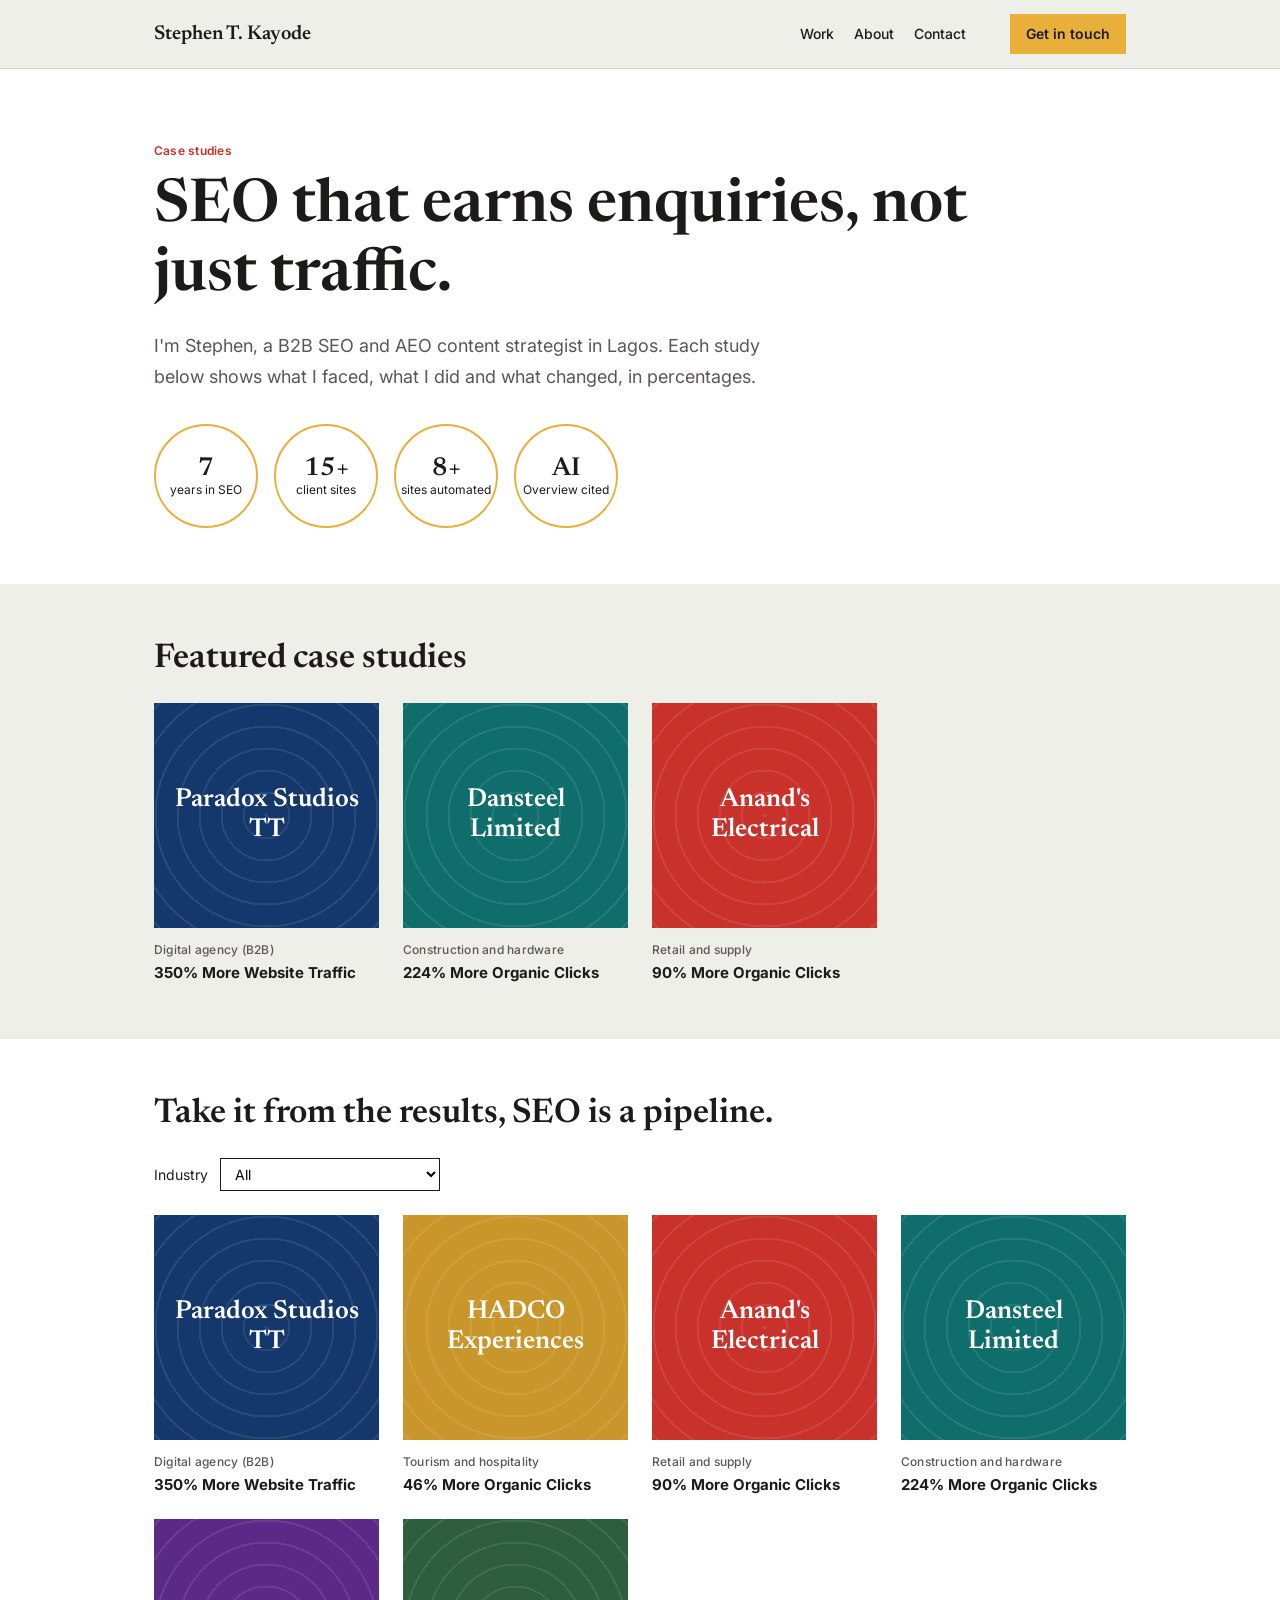
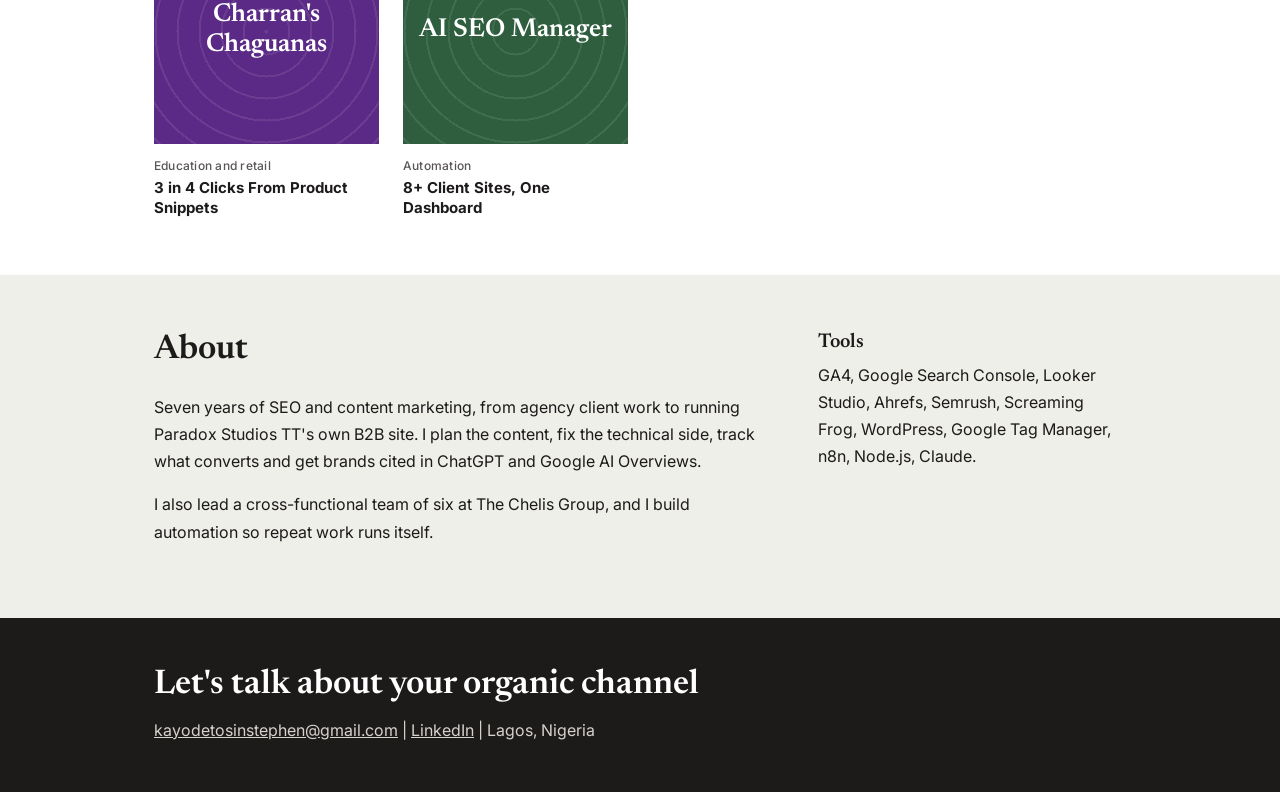
==== index.html @ 382fdbb1 "Add files via upload portfolio" ====
<!DOCTYPE html><html lang="en"><head><meta charset="utf-8"><meta name="viewport" content="width=device-width, initial-scale=1"><title>Stephen T. Kayode | B2B SEO and AEO Content Strategist</title><meta name="description" content="SEO case studies: organic growth, AI search citations and automation, by Stephen T. Kayode in Lagos."><link href="https://fonts.googleapis.com/css2?family=Newsreader:opsz,wght@6..72,400;6..72,600&family=Inter:wght@400;500;600&display=swap" rel="stylesheet"><style>:root{--ink:#1D1A1A;--mute:#5B5656;--band:#EFEFEA;--line:#D9D6CF;--gold:#E8B03A;--red:#C8322B}
*{box-sizing:border-box}html{scroll-behavior:smooth}
body{margin:0;color:var(--ink);background:#fff;font:400 16px/1.7 Inter,system-ui,sans-serif}
h1,h2,h3{font-family:Newsreader,Georgia,serif;font-weight:600;line-height:1.15;margin:0}
a{color:inherit}a:focus-visible,select:focus-visible{outline:3px solid var(--red);outline-offset:3px}
.w{max-width:1020px;margin:0 auto;padding:0 24px}
header{border-bottom:1px solid var(--line);background:var(--band)}
header .w{display:flex;align-items:center;gap:24px;padding-top:14px;padding-bottom:14px;flex-wrap:wrap}
.b{font:600 20px Newsreader,serif;text-decoration:none;margin-right:auto}
nav a{margin-right:20px;text-decoration:none;font-size:14px;font-weight:500}
.cta{background:var(--gold);padding:8px 16px;text-decoration:none;font-weight:600;font-size:14px}
small{display:block;font-size:12px;color:var(--red);font-weight:600;letter-spacing:.02em}
.hero{padding:72px 24px 56px}.hero h1{font-size:clamp(36px,6vw,60px);max-width:14em;margin:12px 0 20px}
.hero p{max-width:36em;color:var(--mute);font-size:18px}
.badges{display:flex;flex-wrap:wrap;gap:16px;margin-top:32px}
.badges span{width:104px;height:104px;border:2px solid var(--gold);border-radius:50%;display:grid;place-content:center;text-align:center;font-size:12px;line-height:1.3}
.badges b{font:600 26px Newsreader,serif;display:block}
section{padding:56px 0}.band{background:var(--band)}
h2{font-size:clamp(26px,3.6vw,34px);margin:0 0 24px}
.grid{display:grid;grid-template-columns:repeat(auto-fill,minmax(220px,1fr));gap:24px}
.card{text-decoration:none}
.tile{aspect-ratio:1;background:var(--c) repeating-radial-gradient(circle at 50% 50%,rgba(255,255,255,.09) 0 2px,transparent 2px 22px);color:#fff;display:grid;place-items:center;text-align:center;padding:16px;font:600 26px/1.15 Newsreader,serif;margin-bottom:12px}
.card small{color:var(--mute);font-weight:500}.card strong{display:block;font-size:15px;line-height:1.35;margin-top:2px}
.card:hover strong{text-decoration:underline}
label{font-size:14px;display:block;margin-bottom:24px}select{font:inherit;padding:6px 10px;margin-left:8px;border:1px solid var(--ink);background:#fff}
.two{display:grid;grid-template-columns:2fr 1fr;gap:48px}.two p{margin:0 0 16px}.two h3{font-size:20px;margin-bottom:8px}
.art{padding-top:40px;padding-bottom:64px;max-width:760px}
.back{font-size:14px}.art small{margin-top:32px;color:var(--red)}
.art h1{font-size:clamp(32px,5vw,48px);margin:8px 0 16px}.lead{font-size:19px;color:var(--mute)}
.art h2{margin:40px 0 12px;font-size:28px}.art ul,.art ol{padding-left:22px}.art li{margin-bottom:8px}
.stats{display:grid;grid-template-columns:repeat(auto-fit,minmax(150px,1fr));gap:0;margin:32px 0;border:1px solid var(--line);background:var(--band)}
.stats div{padding:20px;border-right:1px solid var(--line)}.stats div:last-child{border:0}
.stats b{display:block;font:600 40px/1 Newsreader,serif;color:var(--red);margin-bottom:6px}.stats span{font-size:13px;line-height:1.4;display:block}
.note{font-size:14px;color:var(--mute);border-left:3px solid var(--gold);padding-left:12px}
figure{margin:32px 0}figure img{width:100%;height:auto;border:1px solid var(--line)}figcaption{font-size:13px;color:var(--mute);margin-top:8px}
.next{display:block;margin-top:56px;padding:20px;background:var(--band);text-decoration:none}.next strong{font:600 22px Newsreader,serif}
footer{background:var(--ink);color:#fff;padding:48px 0}footer h2{margin-bottom:12px}footer p{margin:0;color:#D6D2CC}
@media(max-width:720px){.two{grid-template-columns:1fr;gap:24px}.stats div{border-right:0;border-bottom:1px solid var(--line)}}
@media(prefers-reduced-motion:reduce){html{scroll-behavior:auto}}
</style></head><body><header><div class="w"><a class="b" href="index.html">Stephen T. Kayode</a><nav><a href="index.html#work">Work</a><a href="index.html#about">About</a><a href="#contact">Contact</a></nav><a class="cta" href="mailto:kayodetosinstephen@gmail.com">Get in touch</a></div></header><main><div class="w hero"><small>Case studies</small><h1>SEO that earns enquiries, not just traffic.</h1><p>I'm Stephen, a B2B SEO and AEO content strategist in Lagos. Each study below shows what I faced, what I did and what changed, in percentages.</p>
<div class="badges"><span><b>7</b>years in SEO</span><span><b>15+</b>client sites</span><span><b>8+</b>sites automated</span><span><b>AI</b>Overview cited</span></div></div>
<section class="band"><div class="w"><h2>Featured case studies</h2><div class="grid"><a class="card" href="work/paradox-studios.html" data-i="Digital agency (B2B)"><div class="tile" style="--c:#14386B">Paradox Studios TT</div><small>Digital agency (B2B)</small><strong>350% More Website Traffic</strong></a><a class="card" href="work/dansteel.html" data-i="Construction and hardware"><div class="tile" style="--c:#0F6E6B">Dansteel Limited</div><small>Construction and hardware</small><strong>224% More Organic Clicks</strong></a><a class="card" href="work/anands-electrical.html" data-i="Retail and supply"><div class="tile" style="--c:#C8322B">Anand's Electrical</div><small>Retail and supply</small><strong>90% More Organic Clicks</strong></a></div></div></section>
<section id="work"><div class="w"><h2>Take it from the results, SEO is a pipeline.</h2><label>Industry <select id="f"><option value="">All</option><option>Automation</option><option>Construction and hardware</option><option>Digital agency (B2B)</option><option>Education and retail</option><option>Retail and supply</option><option>Tourism and hospitality</option></select></label><div class="grid" id="g"><a class="card" href="work/paradox-studios.html" data-i="Digital agency (B2B)"><div class="tile" style="--c:#14386B">Paradox Studios TT</div><small>Digital agency (B2B)</small><strong>350% More Website Traffic</strong></a><a class="card" href="work/hadco-experiences.html" data-i="Tourism and hospitality"><div class="tile" style="--c:#C9962B">HADCO Experiences</div><small>Tourism and hospitality</small><strong>46% More Organic Clicks</strong></a><a class="card" href="work/anands-electrical.html" data-i="Retail and supply"><div class="tile" style="--c:#C8322B">Anand's Electrical</div><small>Retail and supply</small><strong>90% More Organic Clicks</strong></a><a class="card" href="work/dansteel.html" data-i="Construction and hardware"><div class="tile" style="--c:#0F6E6B">Dansteel Limited</div><small>Construction and hardware</small><strong>224% More Organic Clicks</strong></a><a class="card" href="work/charrans-chaguanas.html" data-i="Education and retail"><div class="tile" style="--c:#5B2A86">Charran's Chaguanas</div><small>Education and retail</small><strong>3 in 4 Clicks From Product Snippets</strong></a><a class="card" href="work/ai-seo-manager.html" data-i="Automation"><div class="tile" style="--c:#2E5E3E">AI SEO Manager</div><small>Automation</small><strong>8+ Client Sites, One Dashboard</strong></a></div></div></section>
<section class="band" id="about"><div class="w two"><div><h2>About</h2><p>Seven years of SEO and content marketing, from agency client work to running Paradox Studios TT's own B2B site. I plan the content, fix the technical side, track what converts and get brands cited in ChatGPT and Google AI Overviews.</p><p>I also lead a cross-functional team of six at The Chelis Group, and I build automation so repeat work runs itself.</p></div><div><h3>Tools</h3><p>GA4, Google Search Console, Looker Studio, Ahrefs, Semrush, Screaming Frog, WordPress, Google Tag Manager, n8n, Node.js, Claude.</p></div></div></section></main>
<script>var f=document.getElementById('f');f.onchange=function(){document.querySelectorAll('#g .card').forEach(function(c){c.style.display=!f.value||c.dataset.i==f.value?'':'none'})}</script><footer id="contact"><div class="w"><h2>Let's talk about your organic channel</h2><p><a href="mailto:kayodetosinstephen@gmail.com">kayodetosinstephen@gmail.com</a> | <a href="https://www.linkedin.com/in/kayode-tosin-661a2880/">LinkedIn</a> | Lagos, Nigeria</p></div></footer></body></html>
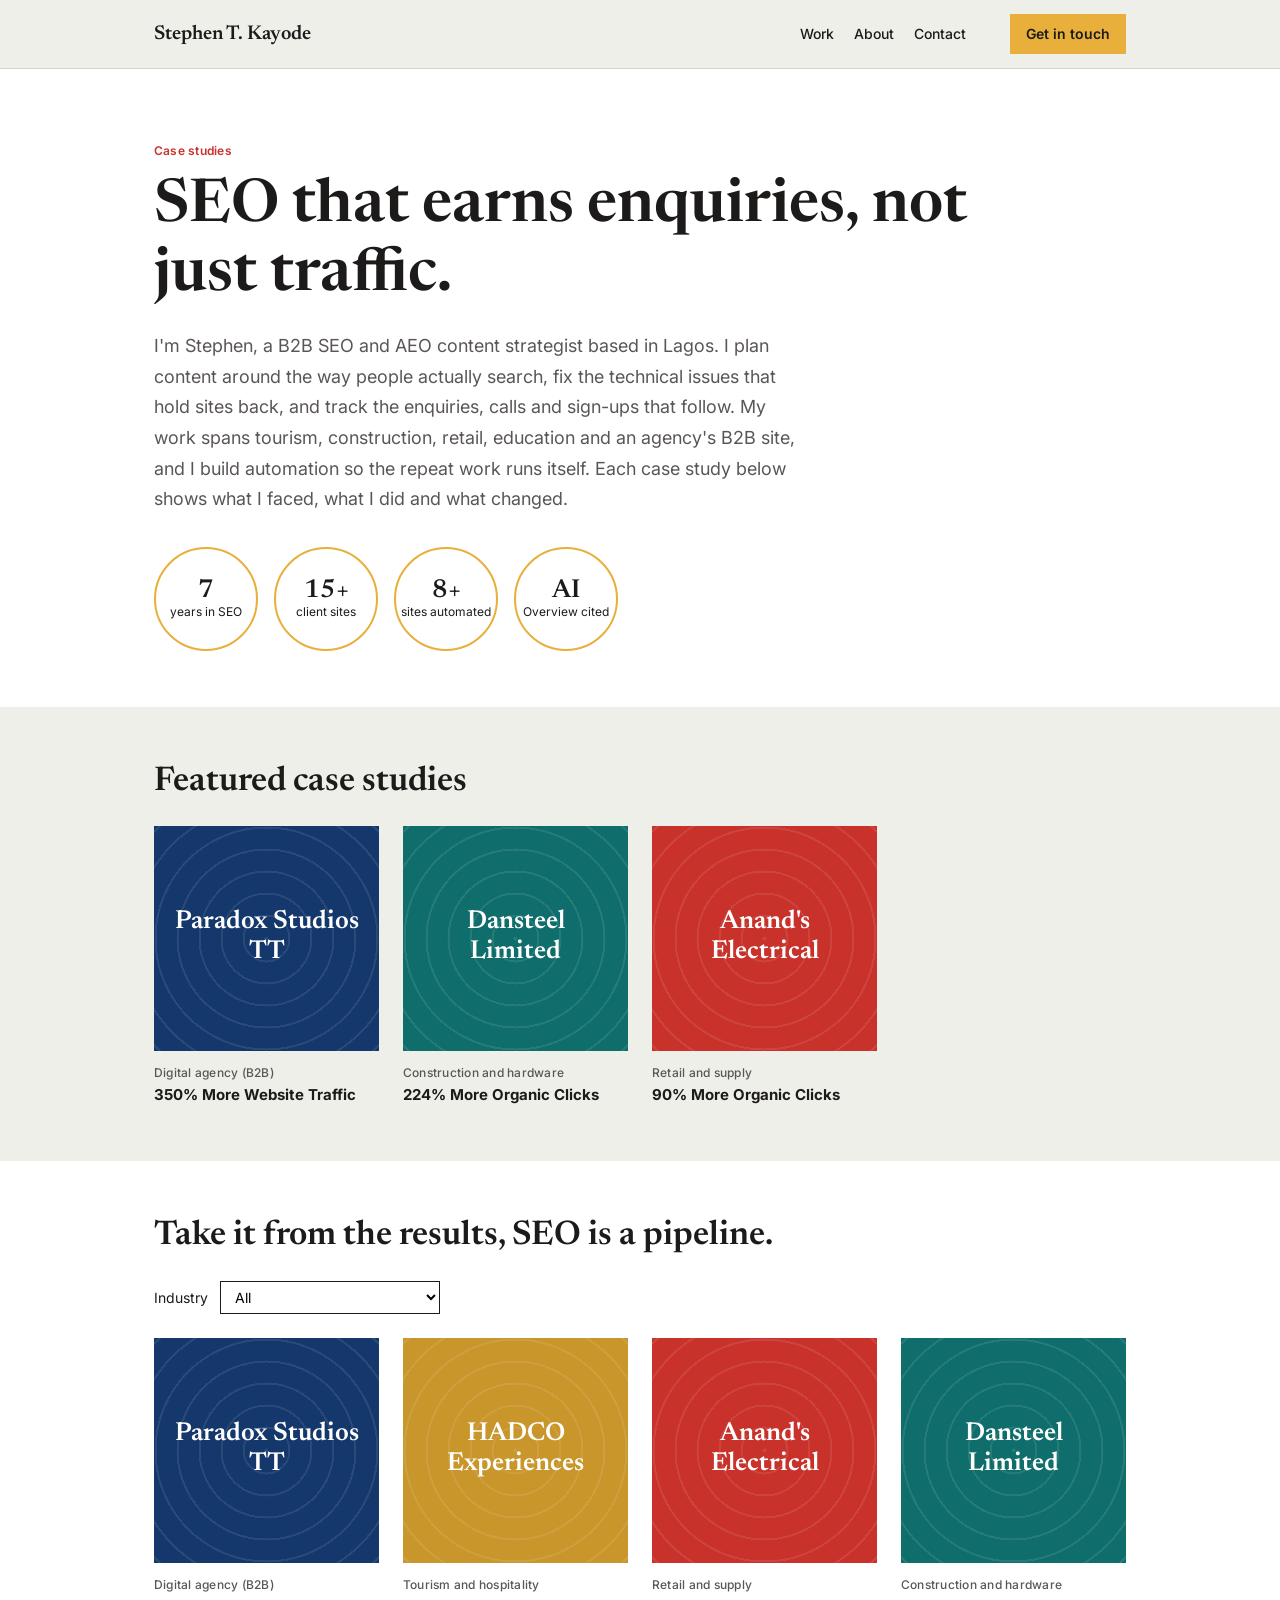
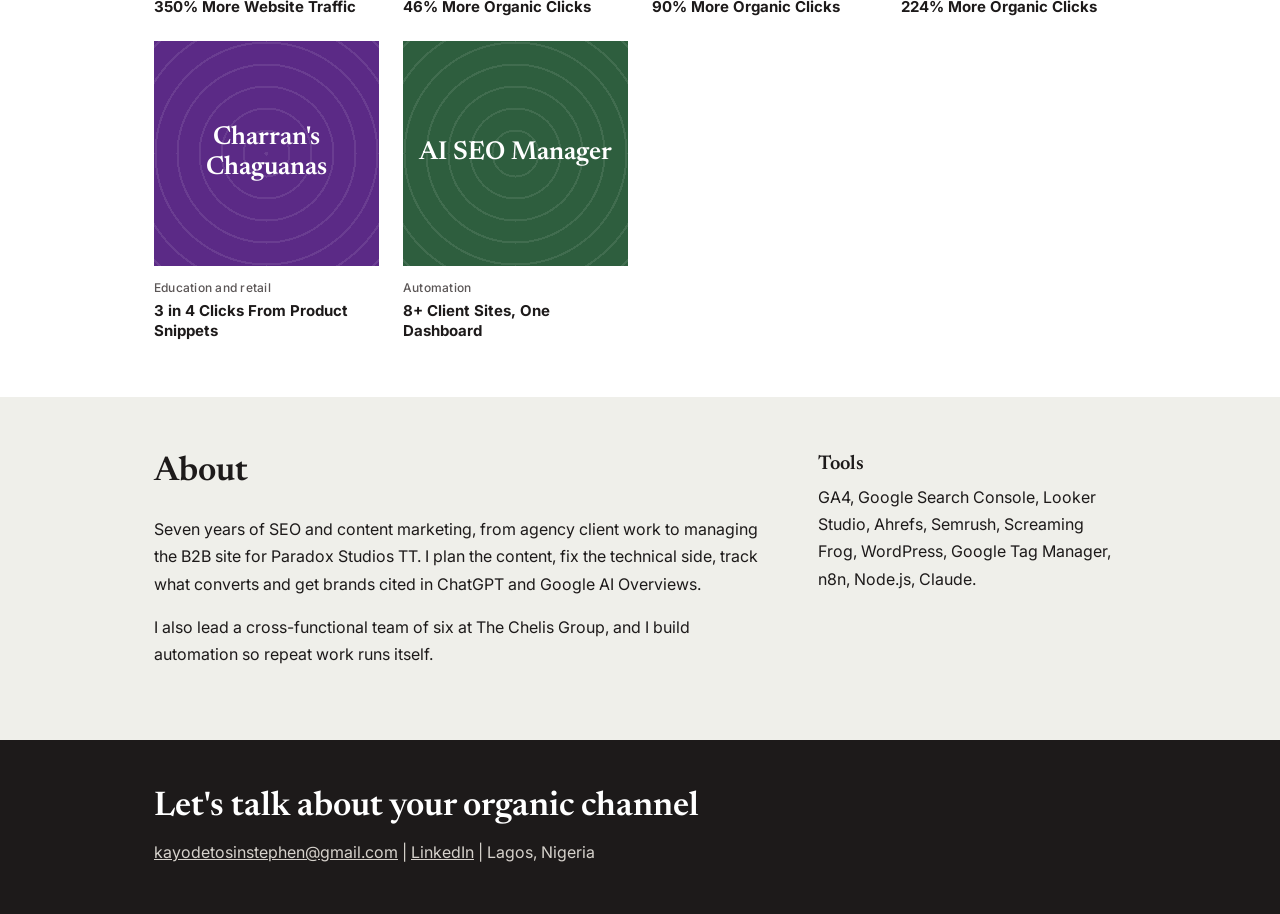
==== commit 2727351a: "Add files via upload" ====
--- a/index.html
+++ b/index.html
@@ -37,9 +37,9 @@
 footer{background:var(--ink);color:#fff;padding:48px 0}footer h2{margin-bottom:12px}footer p{margin:0;color:#D6D2CC}
 @media(max-width:720px){.two{grid-template-columns:1fr;gap:24px}.stats div{border-right:0;border-bottom:1px solid var(--line)}}
 @media(prefers-reduced-motion:reduce){html{scroll-behavior:auto}}
-</style></head><body><header><div class="w"><a class="b" href="index.html">Stephen T. Kayode</a><nav><a href="index.html#work">Work</a><a href="index.html#about">About</a><a href="#contact">Contact</a></nav><a class="cta" href="mailto:kayodetosinstephen@gmail.com">Get in touch</a></div></header><main><div class="w hero"><small>Case studies</small><h1>SEO that earns enquiries, not just traffic.</h1><p>I'm Stephen, a B2B SEO and AEO content strategist in Lagos. Each study below shows what I faced, what I did and what changed, in percentages.</p>
+</style></head><body><header><div class="w"><a class="b" href="index.html">Stephen T. Kayode</a><nav><a href="index.html#work">Work</a><a href="index.html#about">About</a><a href="#contact">Contact</a></nav><a class="cta" href="mailto:kayodetosinstephen@gmail.com">Get in touch</a></div></header><main><div class="w hero"><small>Case studies</small><h1>SEO that earns enquiries, not just traffic.</h1><p>I'm Stephen, a B2B SEO and AEO content strategist based in Lagos. I plan content around the way people actually search, fix the technical issues that hold sites back, and track the enquiries, calls and sign-ups that follow. My work spans tourism, construction, retail, education and an agency's B2B site, and I build automation so the repeat work runs itself. Each case study below shows what I faced, what I did and what changed.</p>
 <div class="badges"><span><b>7</b>years in SEO</span><span><b>15+</b>client sites</span><span><b>8+</b>sites automated</span><span><b>AI</b>Overview cited</span></div></div>
 <section class="band"><div class="w"><h2>Featured case studies</h2><div class="grid"><a class="card" href="work/paradox-studios.html" data-i="Digital agency (B2B)"><div class="tile" style="--c:#14386B">Paradox Studios TT</div><small>Digital agency (B2B)</small><strong>350% More Website Traffic</strong></a><a class="card" href="work/dansteel.html" data-i="Construction and hardware"><div class="tile" style="--c:#0F6E6B">Dansteel Limited</div><small>Construction and hardware</small><strong>224% More Organic Clicks</strong></a><a class="card" href="work/anands-electrical.html" data-i="Retail and supply"><div class="tile" style="--c:#C8322B">Anand's Electrical</div><small>Retail and supply</small><strong>90% More Organic Clicks</strong></a></div></div></section>
 <section id="work"><div class="w"><h2>Take it from the results, SEO is a pipeline.</h2><label>Industry <select id="f"><option value="">All</option><option>Automation</option><option>Construction and hardware</option><option>Digital agency (B2B)</option><option>Education and retail</option><option>Retail and supply</option><option>Tourism and hospitality</option></select></label><div class="grid" id="g"><a class="card" href="work/paradox-studios.html" data-i="Digital agency (B2B)"><div class="tile" style="--c:#14386B">Paradox Studios TT</div><small>Digital agency (B2B)</small><strong>350% More Website Traffic</strong></a><a class="card" href="work/hadco-experiences.html" data-i="Tourism and hospitality"><div class="tile" style="--c:#C9962B">HADCO Experiences</div><small>Tourism and hospitality</small><strong>46% More Organic Clicks</strong></a><a class="card" href="work/anands-electrical.html" data-i="Retail and supply"><div class="tile" style="--c:#C8322B">Anand's Electrical</div><small>Retail and supply</small><strong>90% More Organic Clicks</strong></a><a class="card" href="work/dansteel.html" data-i="Construction and hardware"><div class="tile" style="--c:#0F6E6B">Dansteel Limited</div><small>Construction and hardware</small><strong>224% More Organic Clicks</strong></a><a class="card" href="work/charrans-chaguanas.html" data-i="Education and retail"><div class="tile" style="--c:#5B2A86">Charran's Chaguanas</div><small>Education and retail</small><strong>3 in 4 Clicks From Product Snippets</strong></a><a class="card" href="work/ai-seo-manager.html" data-i="Automation"><div class="tile" style="--c:#2E5E3E">AI SEO Manager</div><small>Automation</small><strong>8+ Client Sites, One Dashboard</strong></a></div></div></section>
-<section class="band" id="about"><div class="w two"><div><h2>About</h2><p>Seven years of SEO and content marketing, from agency client work to running Paradox Studios TT's own B2B site. I plan the content, fix the technical side, track what converts and get brands cited in ChatGPT and Google AI Overviews.</p><p>I also lead a cross-functional team of six at The Chelis Group, and I build automation so repeat work runs itself.</p></div><div><h3>Tools</h3><p>GA4, Google Search Console, Looker Studio, Ahrefs, Semrush, Screaming Frog, WordPress, Google Tag Manager, n8n, Node.js, Claude.</p></div></div></section></main>
+<section class="band" id="about"><div class="w two"><div><h2>About</h2><p>Seven years of SEO and content marketing, from agency client work to managing the B2B site for Paradox Studios TT. I plan the content, fix the technical side, track what converts and get brands cited in ChatGPT and Google AI Overviews.</p><p>I also lead a cross-functional team of six at The Chelis Group, and I build automation so repeat work runs itself.</p></div><div><h3>Tools</h3><p>GA4, Google Search Console, Looker Studio, Ahrefs, Semrush, Screaming Frog, WordPress, Google Tag Manager, n8n, Node.js, Claude.</p></div></div></section></main>
 <script>var f=document.getElementById('f');f.onchange=function(){document.querySelectorAll('#g .card').forEach(function(c){c.style.display=!f.value||c.dataset.i==f.value?'':'none'})}</script><footer id="contact"><div class="w"><h2>Let's talk about your organic channel</h2><p><a href="mailto:kayodetosinstephen@gmail.com">kayodetosinstephen@gmail.com</a> | <a href="https://www.linkedin.com/in/kayode-tosin-661a2880/">LinkedIn</a> | Lagos, Nigeria</p></div></footer></body></html>
